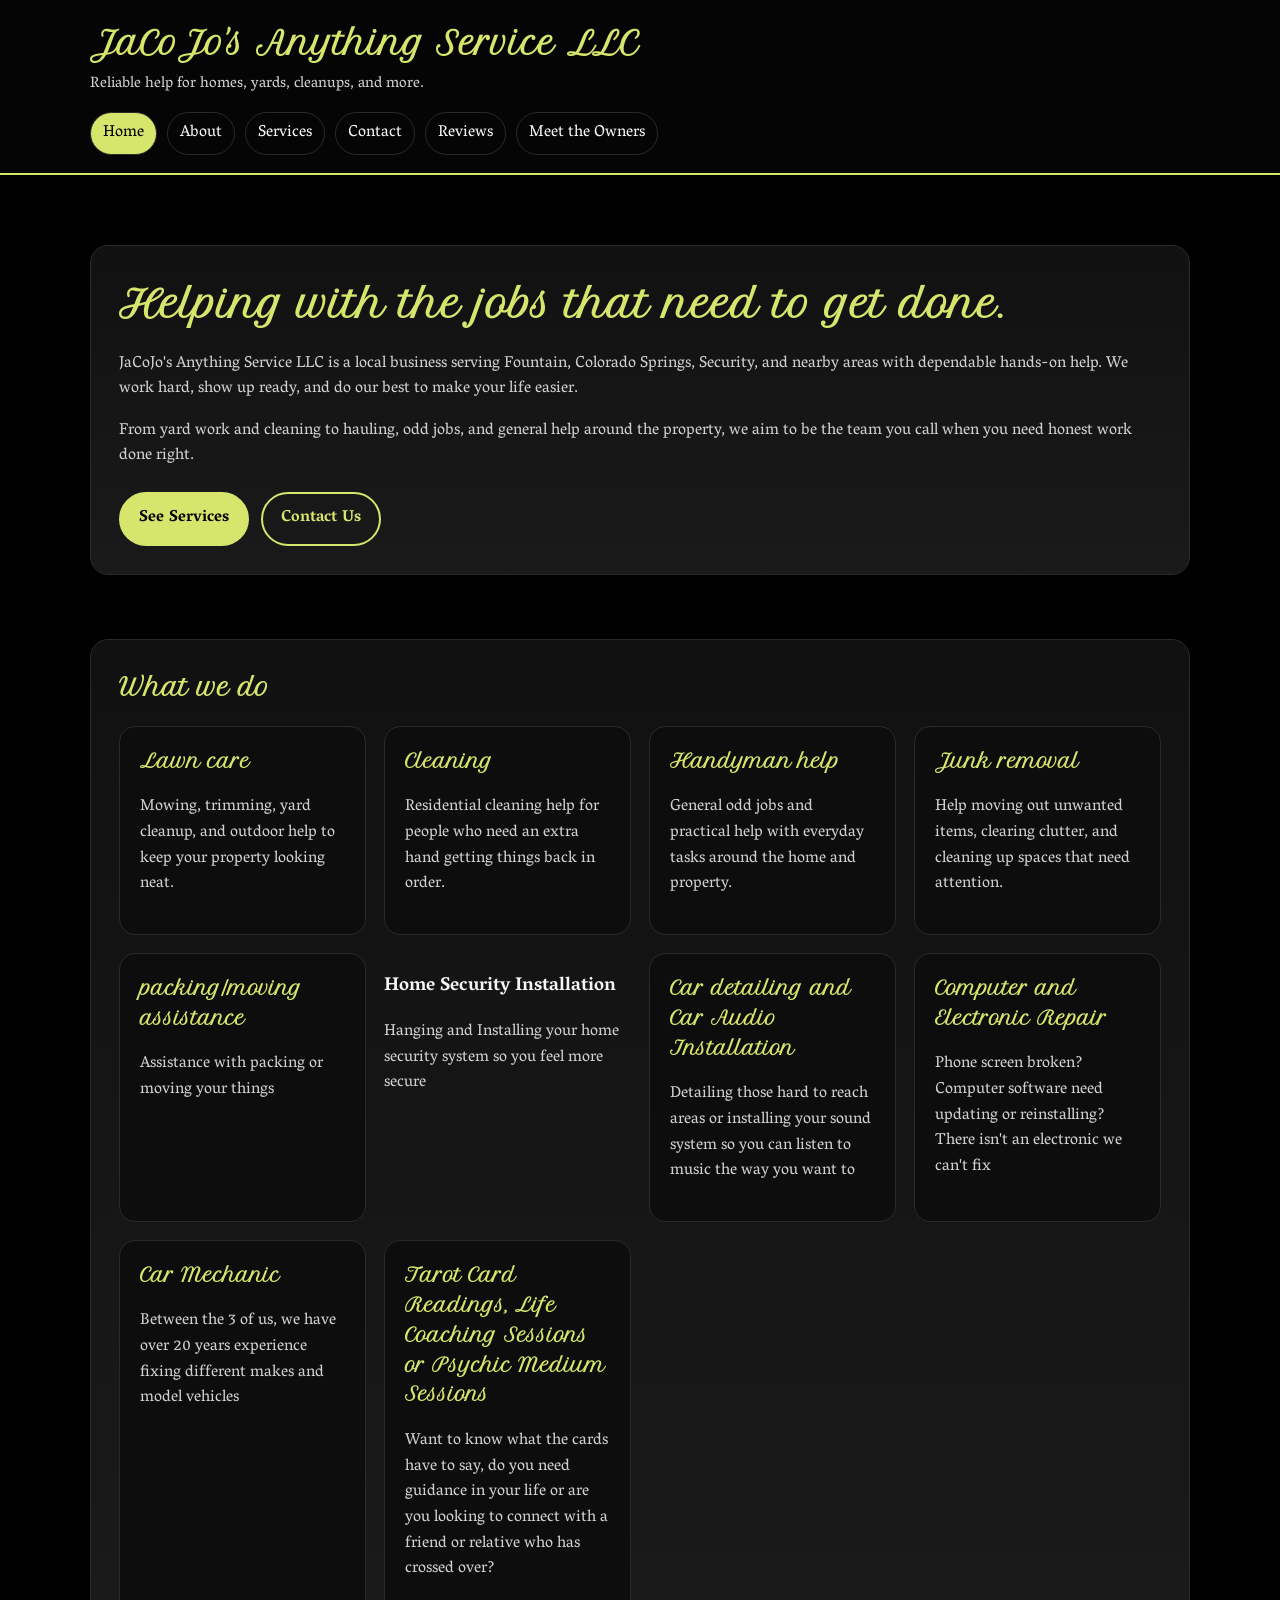
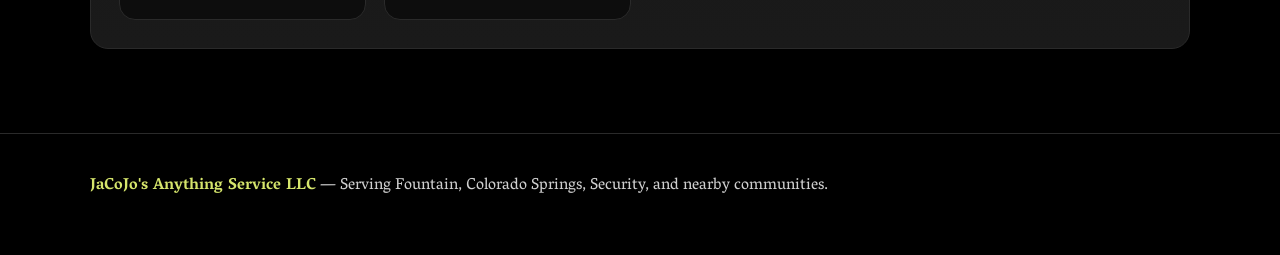
==== index.html @ 91271ec2 "Update index.html" ====
<!DOCTYPE html>
<html lang="en">
<head>
  <meta charset="UTF-8">
  <meta name="viewport" content="width=device-width, initial-scale=1.0">
  <title>Home | JaCoJo's Anything Service LLC</title>
  <meta name="description" content="JaCoJo's Anything Service LLC helps with lawn care, cleaning, handyman work, junk removal, and more in Fountain and nearby Colorado areas.">
  <link rel="stylesheet" href="style.css">
</head>
<body>
  <header>
    <div class="container topbar">
      <div class="brand">
        <h1>JaCoJo's Anything Service LLC</h1>
        <p>Reliable help for homes, yards, cleanups, and more.</p>
      </div>
      <nav>
        <a href="index.html" class="active">Home</a>
        <a href="about.html">About</a>
        <a href="services.html">Services</a>
        <a href="contact.html">Contact</a>
        <a href="reviews.html">Reviews</a>
        <a href="owners.html">Meet the Owners</a>
      </nav>
    </div>
  </header>

  <main class="container">
    <section class="hero">
      <div class="hero-box">
        <h2>Helping with the jobs that need to get done.</h2>
        <p>JaCoJo's Anything Service LLC is a local business serving Fountain, Colorado Springs, Security, and nearby areas with dependable hands-on help. We work hard, show up ready, and do our best to make your life easier.</p>
        <p>From yard work and cleaning to hauling, odd jobs, and general help around the property, we aim to be the team you call when you need honest work done right.</p>
        <div class="button-row">
          <a class="button primary" href="services.html">See Services</a>
          <a class="button secondary" href="contact.html">Contact Us</a>
        </div>
      </div>
    </section>

    <section>
      <div class="section-box">
        <h2>What we do</h2>
        <div class="grid">
          <div class="card">
            <h3>Lawn care</h3>
            <p>Mowing, trimming, yard cleanup, and outdoor help to keep your property looking neat.</p>
          </div>
          <div class="card">
            <h3>Cleaning</h3>
            <p>Residential cleaning help for people who need an extra hand getting things back in order.</p>
          </div>
          <div class="card">
            <h3>Handyman help</h3>
            <p>General odd jobs and practical help with everyday tasks around the home and property.</p>
          </div>
          <div class="card">
            <h3>Junk removal</h3>
            <p>Help moving out unwanted items, clearing clutter, and cleaning up spaces that need attention.</p>
          </div>
          <div class="card">
            <h3> packing/moving assistance</h3>
            <p>Assistance with packing or moving your things</p>
          </div>
          <div class"card">
            <h3>Home Security Installation</h3>
            <p>Hanging and Installing your home security system so you feel more secure</p>
          </div>
          <div class="card">
            <h3>Car detailing and Car Audio Installation</h3>
            <p>Detailing those hard to reach areas or installing your sound system so you can listen to music the way you want to</p>
          </div>
          <div class="card">
            <h3>Computer and Electronic Repair</h3>
            <p>Phone screen broken? Computer software need updating or reinstalling? There isn't an electronic we can't fix</p>
          </div>
          <div class="card">
            <h3>Car Mechanic</h3>
            <p>Between the 3 of us, we have over 20 years experience fixing different makes and model vehicles</p>
          </div>
          <div class="card">
            <h3>Tarot Card Readings, Life Coaching Sessions or Psychic Medium Sessions</h3>
            <p>Want to know what the cards have to say, do you need guidance in your life or are you looking to connect with a friend or relative who has crossed over?</p>
          </div>
            
        
      </div>
    </section>


  </main>

  <footer>
    <div class="container">
      <p><span class="highlight">JaCoJo's Anything Service LLC</span> — Serving Fountain, Colorado Springs, Security, and nearby communities.</p>
    </div>
  </footer>
</body>
</html>
---- style.css ----
@import url('https://fonts.googleapis.com/css2?family=Petit+Formal+Script&family=Vesper+Libre:wght@400;500;700&display=swap');

:root {
  --bg: #000000;
  --surface: #111111;
  --surface-2: #1a1a1a;
  --text: #f5f5f5;
  --muted: #cfcfcf;
  --accent: #d6e66c;
  --border: #2a2a2a;
}

* {
  box-sizing: border-box;
}

body {
  margin: 0;
  font-family: 'Vesper Libre', serif;
  background: var(--bg);
  color: var(--text);
  line-height: 1.6;
}

a {
  color: var(--accent);
  text-decoration: none;
}

a:hover {
  text-decoration: underline;
}

header {
  background: #050505;
  border-bottom: 2px solid var(--accent);
  position: sticky;
  top: 0;
}

.container {
  width: min(1100px, 92%);
  margin: 0 auto;
}

.topbar {
  display: flex;
  flex-wrap: wrap;
  align-items: center;
  justify-content: space-between;
  gap: 14px;
  padding: 18px 0;
}

.brand h1,
.hero h2,
section h2,
.card h3,
.review-card h3,
.owner-card h3 {
  font-family: 'Petit Formal Script', cursive;
  color: var(--accent);
  margin-top: 0;
}

.brand h1 {
  font-size: 2rem;
  margin-bottom: 4px;
}

.brand p {
  margin: 0;
  color: var(--muted);
  font-size: 0.95rem;
}

nav {
  display: flex;
  flex-wrap: wrap;
  gap: 10px;
}

nav a {
  color: var(--text);
  padding: 8px 12px;
  border: 1px solid var(--border);
  border-radius: 999px;
}

nav a:hover,
nav a.active {
  background: var(--accent);
  color: #000;
  text-decoration: none;
}

.hero {
  padding: 70px 0 40px;
}

.hero-box,
.section-box {
  background: linear-gradient(180deg, var(--surface), var(--surface-2));
  border: 1px solid var(--border);
  border-radius: 18px;
  padding: 28px;
}

.hero h2 {
  font-size: 2.4rem;
  margin-bottom: 14px;
}

.hero p,
section p,
li {
  color: var(--muted);
}

.button-row {
  display: flex;
  flex-wrap: wrap;
  gap: 12px;
  margin-top: 22px;
}

.button {
  display: inline-block;
  padding: 12px 18px;
  border-radius: 999px;
  font-weight: 700;
  border: 2px solid var(--accent);
}

.button.primary {
  background: var(--accent);
  color: #000;
}

.button.secondary {
  color: var(--accent);
}

main {
  padding-bottom: 60px;
}

section {
  padding: 24px 0;
}

.grid {
  display: grid;
  grid-template-columns: repeat(auto-fit, minmax(220px, 1fr));
  gap: 18px;
}

.card,
.review-card,
.owner-card {
  background: #0d0d0d;
  border: 1px solid var(--border);
  border-radius: 16px;
  padding: 20px;
}

ul.clean {
  padding-left: 20px;
}

footer {
  border-top: 1px solid var(--border);
  padding: 24px 0 40px;
  color: var(--muted);
}

.highlight {
  color: var(--accent);
  font-weight: 700;
}

@media (max-width: 700px) {
  .brand h1 {
    font-size: 1.6rem;
  }

  .hero h2 {
    font-size: 1.9rem;
  }

  nav {
    width: 100%;
  }
}
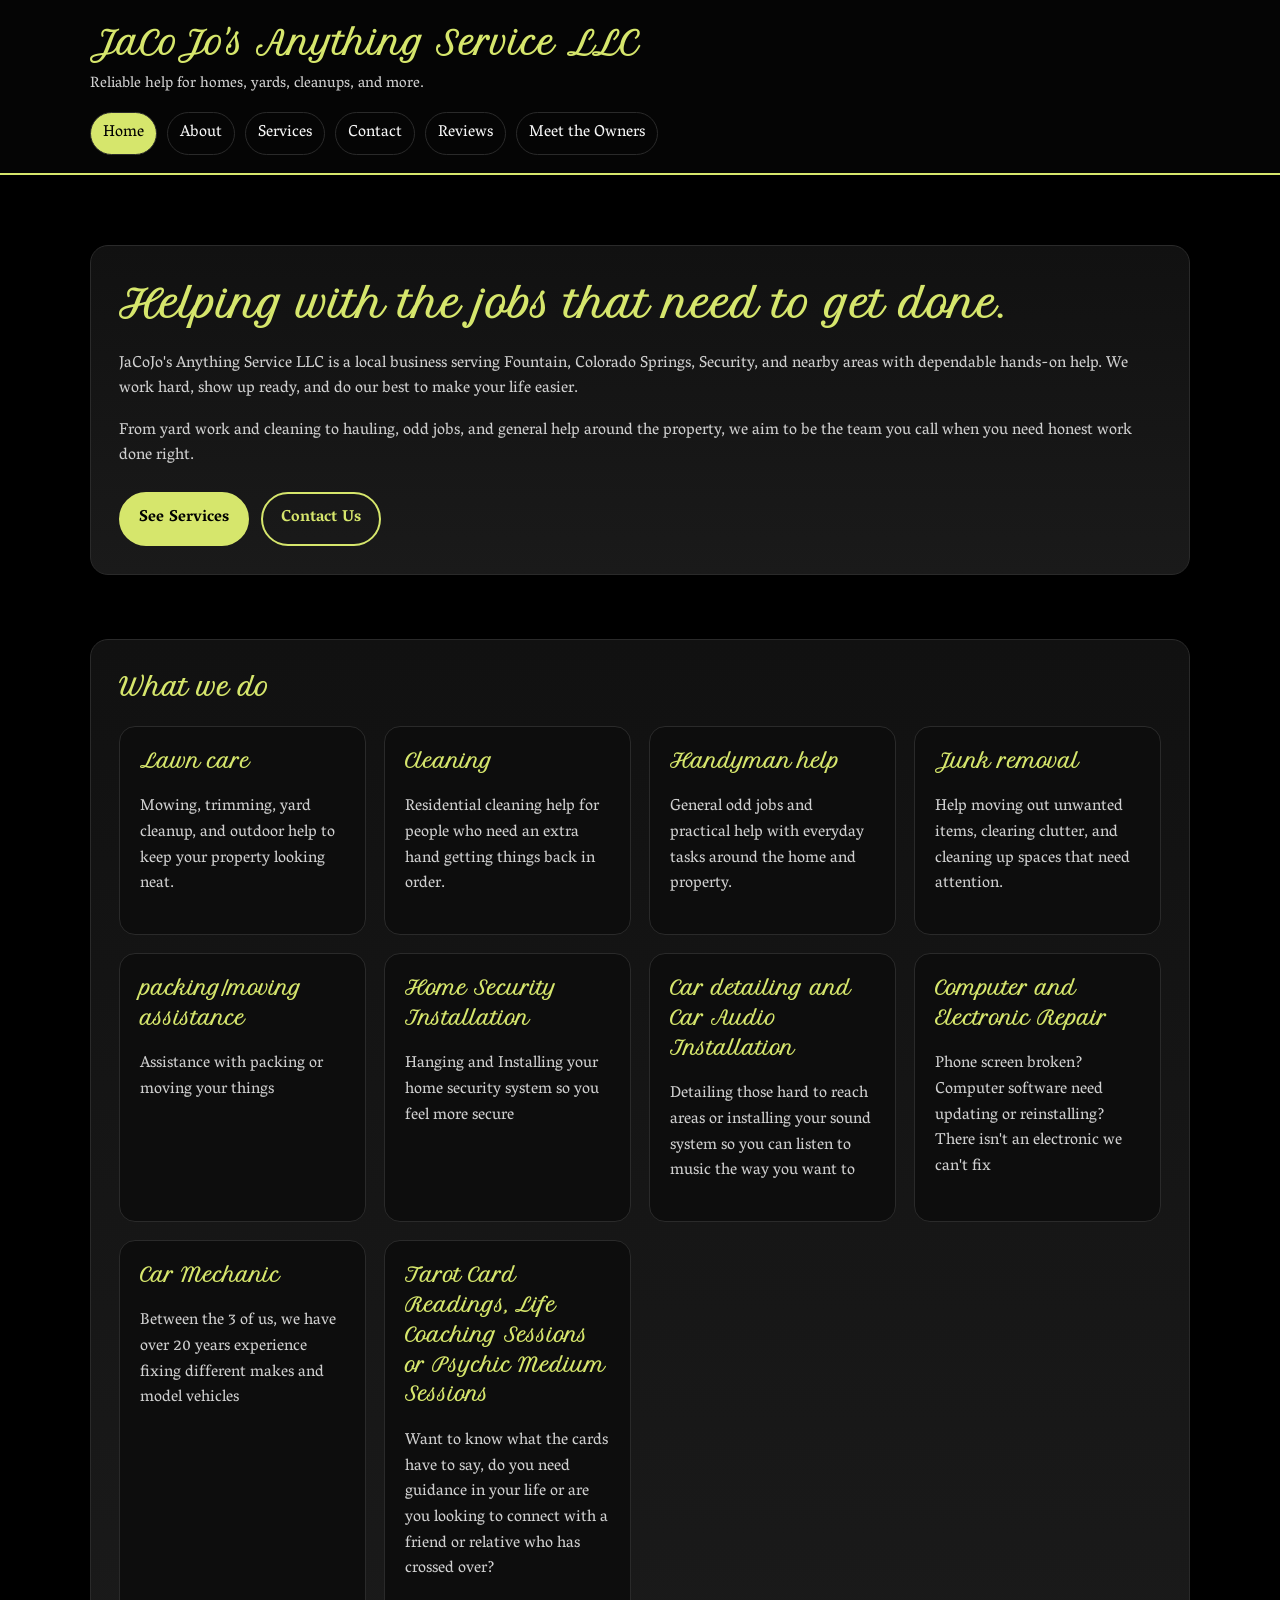
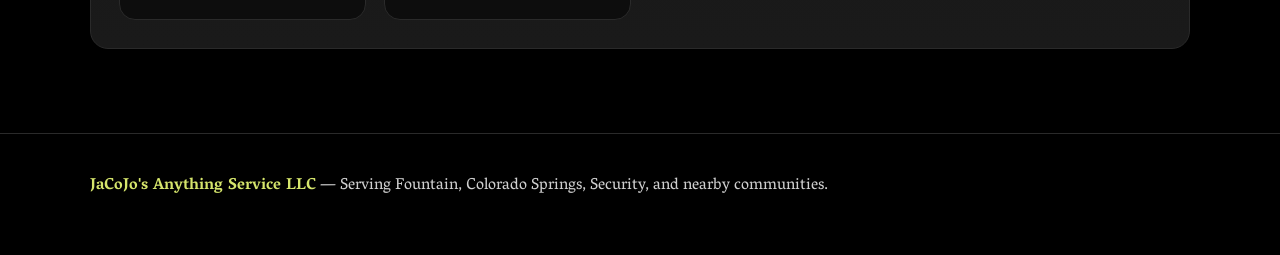
==== commit 8e7a5304: "Update index.html" ====
--- a/index.html
+++ b/index.html
@@ -62,7 +62,7 @@
             <h3> packing/moving assistance</h3>
             <p>Assistance with packing or moving your things</p>
           </div>
-          <div class"card">
+          <div class="card">
             <h3>Home Security Installation</h3>
             <p>Hanging and Installing your home security system so you feel more secure</p>
           </div>
--- a/style.css
+++ b/style.css
@@ -192,3 +192,12 @@
     width: 100%;
   }
 }
+.owner-card img {
+  width: 100%;
+  max-width: 260px;
+  height: auto;
+  display: block;
+  margin: 0 auto 15px;
+  border-radius: 14px;
+  border: 2px solid var(--accent);
+}
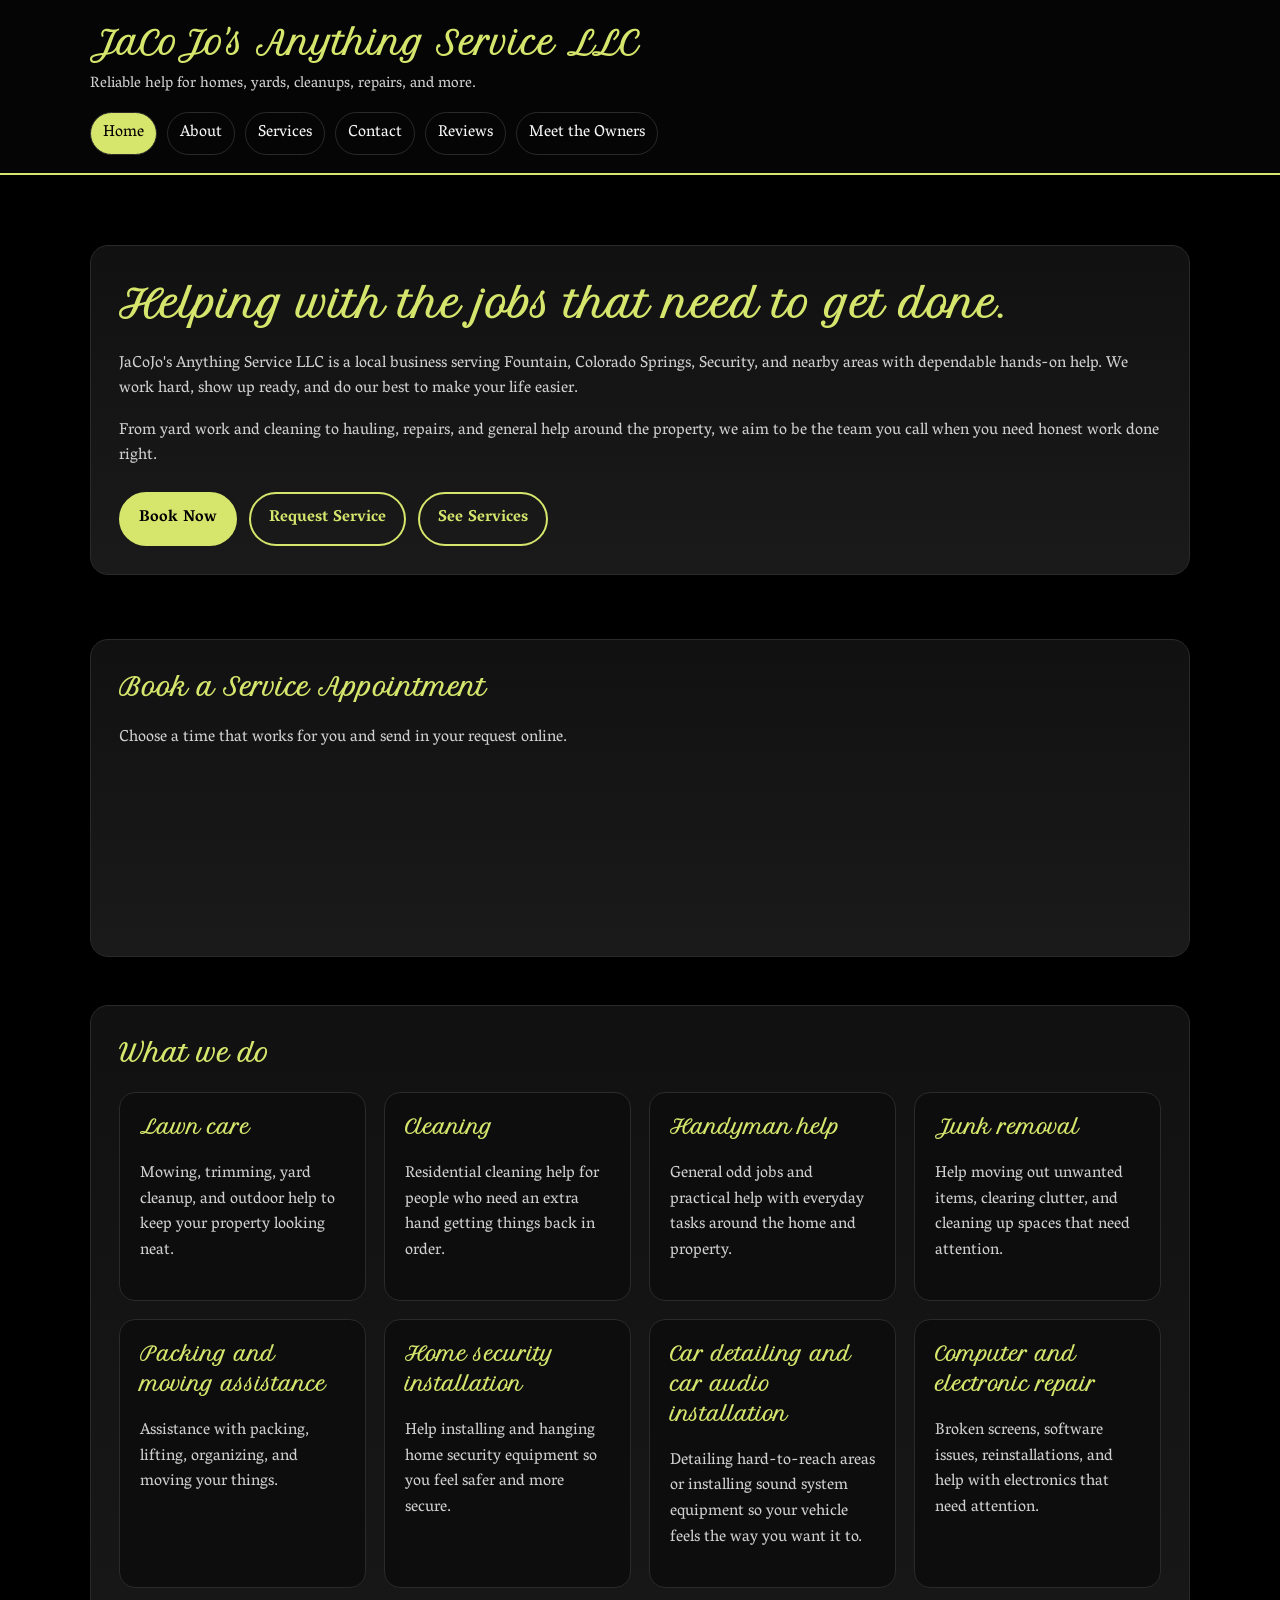
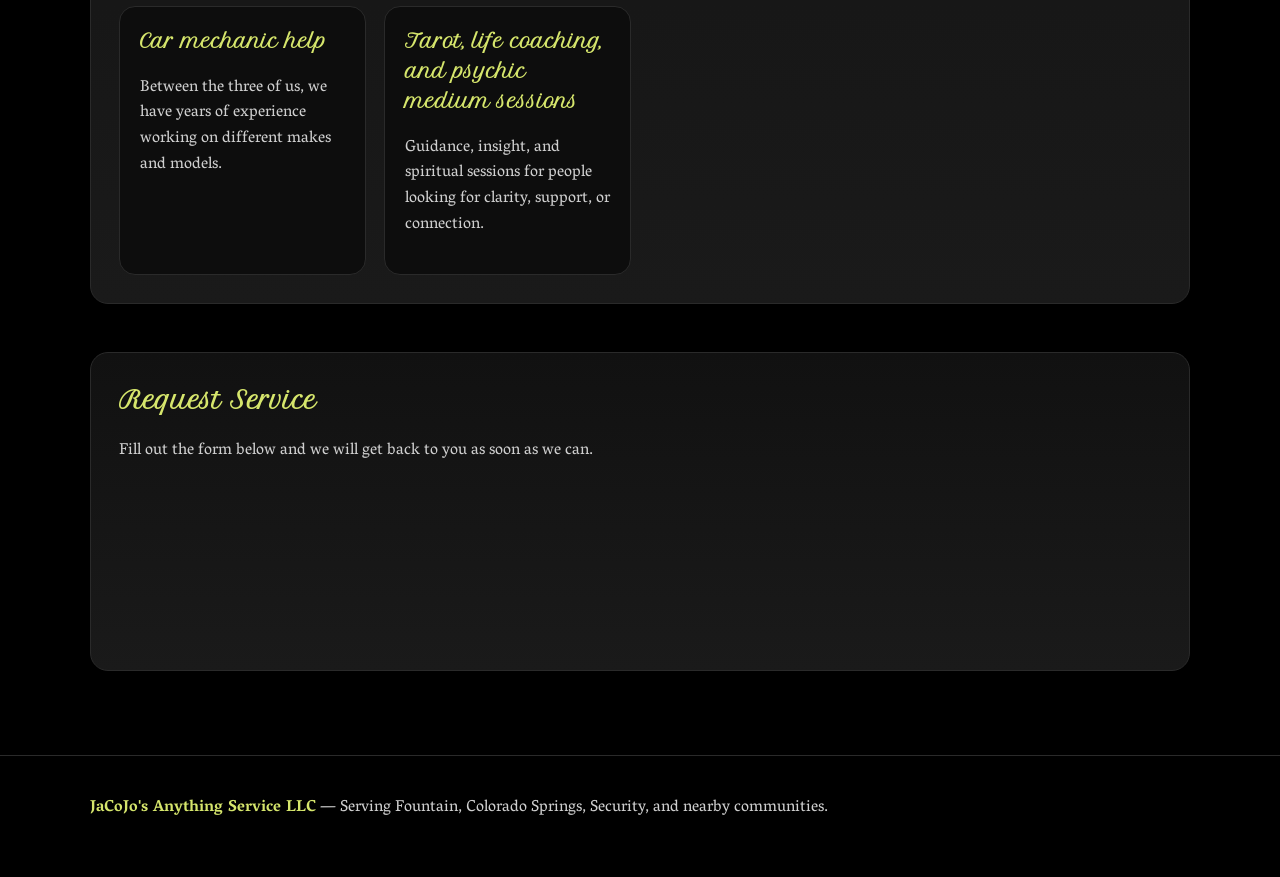
==== commit 30d5a855: "Update index.html" ====
--- a/index.html
+++ b/index.html
@@ -4,7 +4,7 @@
   <meta charset="UTF-8">
   <meta name="viewport" content="width=device-width, initial-scale=1.0">
   <title>Home | JaCoJo's Anything Service LLC</title>
-  <meta name="description" content="JaCoJo's Anything Service LLC helps with lawn care, cleaning, handyman work, junk removal, and more in Fountain and nearby Colorado areas.">
+  <meta name="description" content="JaCoJo's Anything Service LLC helps with lawn care, cleaning, handyman work, junk removal, moving help, home security installation, car detailing, electronics repair, and more in Fountain and nearby Colorado areas.">
   <link rel="stylesheet" href="style.css">
 </head>
 <body>
@@ -12,7 +12,7 @@
     <div class="container topbar">
       <div class="brand">
         <h1>JaCoJo's Anything Service LLC</h1>
-        <p>Reliable help for homes, yards, cleanups, and more.</p>
+        <p>Reliable help for homes, yards, cleanups, repairs, and more.</p>
       </div>
       <nav>
         <a href="index.html" class="active">Home</a>
@@ -30,11 +30,23 @@
       <div class="hero-box">
         <h2>Helping with the jobs that need to get done.</h2>
         <p>JaCoJo's Anything Service LLC is a local business serving Fountain, Colorado Springs, Security, and nearby areas with dependable hands-on help. We work hard, show up ready, and do our best to make your life easier.</p>
-        <p>From yard work and cleaning to hauling, odd jobs, and general help around the property, we aim to be the team you call when you need honest work done right.</p>
+        <p>From yard work and cleaning to hauling, repairs, and general help around the property, we aim to be the team you call when you need honest work done right.</p>
         <div class="button-row">
-          <a class="button primary" href="services.html">See Services</a>
-          <a class="button secondary" href="contact.html">Contact Us</a>
+          <a class="button primary" href="#book-now">Book Now</a>
+          <a class="button secondary" href="#request-service">Request Service</a>
+          <a class="button secondary" href="services.html">See Services</a>
         </div>
+      </div>
+    </section>
+
+    <section id="book-now">
+      <div class="section-box">
+        <h2>Book a Service Appointment</h2>
+        <p>Choose a time that works for you and send in your request online.</p>
+
+        <iframe src="https://api.leadconnectorhq.com/widget/booking/NnMQ9KxinJijgDuGgQio" style="width: 100%; border: none; overflow: hidden;" scrolling="no" id="NnMQ9KxinJijgDuGgQio_1783000080747"></iframe>
+        <br>
+        <script src="https://link.msgsndr.com/js/form_embed.js" type="text/javascript"></script>
       </div>
     </section>
 
@@ -59,35 +71,58 @@
             <p>Help moving out unwanted items, clearing clutter, and cleaning up spaces that need attention.</p>
           </div>
           <div class="card">
-            <h3> packing/moving assistance</h3>
-            <p>Assistance with packing or moving your things</p>
+            <h3>Packing and moving assistance</h3>
+            <p>Assistance with packing, lifting, organizing, and moving your things.</p>
           </div>
           <div class="card">
-            <h3>Home Security Installation</h3>
-            <p>Hanging and Installing your home security system so you feel more secure</p>
+            <h3>Home security installation</h3>
+            <p>Help installing and hanging home security equipment so you feel safer and more secure.</p>
           </div>
           <div class="card">
-            <h3>Car detailing and Car Audio Installation</h3>
-            <p>Detailing those hard to reach areas or installing your sound system so you can listen to music the way you want to</p>
+            <h3>Car detailing and car audio installation</h3>
+            <p>Detailing hard-to-reach areas or installing sound system equipment so your vehicle feels the way you want it to.</p>
           </div>
           <div class="card">
-            <h3>Computer and Electronic Repair</h3>
-            <p>Phone screen broken? Computer software need updating or reinstalling? There isn't an electronic we can't fix</p>
+            <h3>Computer and electronic repair</h3>
+            <p>Broken screens, software issues, reinstallations, and help with electronics that need attention.</p>
           </div>
           <div class="card">
-            <h3>Car Mechanic</h3>
-            <p>Between the 3 of us, we have over 20 years experience fixing different makes and model vehicles</p>
+            <h3>Car mechanic help</h3>
+            <p>Between the three of us, we have years of experience working on different makes and models.</p>
           </div>
           <div class="card">
-            <h3>Tarot Card Readings, Life Coaching Sessions or Psychic Medium Sessions</h3>
-            <p>Want to know what the cards have to say, do you need guidance in your life or are you looking to connect with a friend or relative who has crossed over?</p>
+            <h3>Tarot, life coaching, and psychic medium sessions</h3>
+            <p>Guidance, insight, and spiritual sessions for people looking for clarity, support, or connection.</p>
           </div>
-            
-        
+        </div>
       </div>
     </section>
 
+    <section id="request-service">
+      <div class="section-box">
+        <h2>Request Service</h2>
+        <p>Fill out the form below and we will get back to you as soon as we can.</p>
 
+        <iframe
+          src="https://api.leadconnectorhq.com/widget/form/4KsDjvtfDn3KAdAK8Yoh"
+          style="width:100%;height:100%;border:none;border-radius:4px"
+          id="inline-4KsDjvtfDn3KAdAK8Yoh"
+          data-layout="{'id':'INLINE'}"
+          data-trigger-type="alwaysShow"
+          data-trigger-value=""
+          data-activation-type="alwaysActivated"
+          data-activation-value=""
+          data-deactivation-type="neverDeactivate"
+          data-deactivation-value=""
+          data-form-name="Contact Us"
+          data-height="822"
+          data-layout-iframe-id="inline-4KsDjvtfDn3KAdAK8Yoh"
+          data-form-id="4KsDjvtfDn3KAdAK8Yoh"
+          title="Contact Us">
+        </iframe>
+        <script src="https://link.msgsndr.com/js/form_embed.js"></script>
+      </div>
+    </section>
   </main>
 
   <footer>
@@ -95,5 +130,9 @@
       <p><span class="highlight">JaCoJo's Anything Service LLC</span> — Serving Fountain, Colorado Springs, Security, and nearby communities.</p>
     </div>
   </footer>
+
+  <script src="https://widgets.leadconnectorhq.com/loader.js"
+    data-resources-url="https://widgets.leadconnectorhq.com/chat-widget/loader.js"
+    data-widget-id="6a44f9946e972e21b6ac5c0b"></script>
 </body>
 </html>
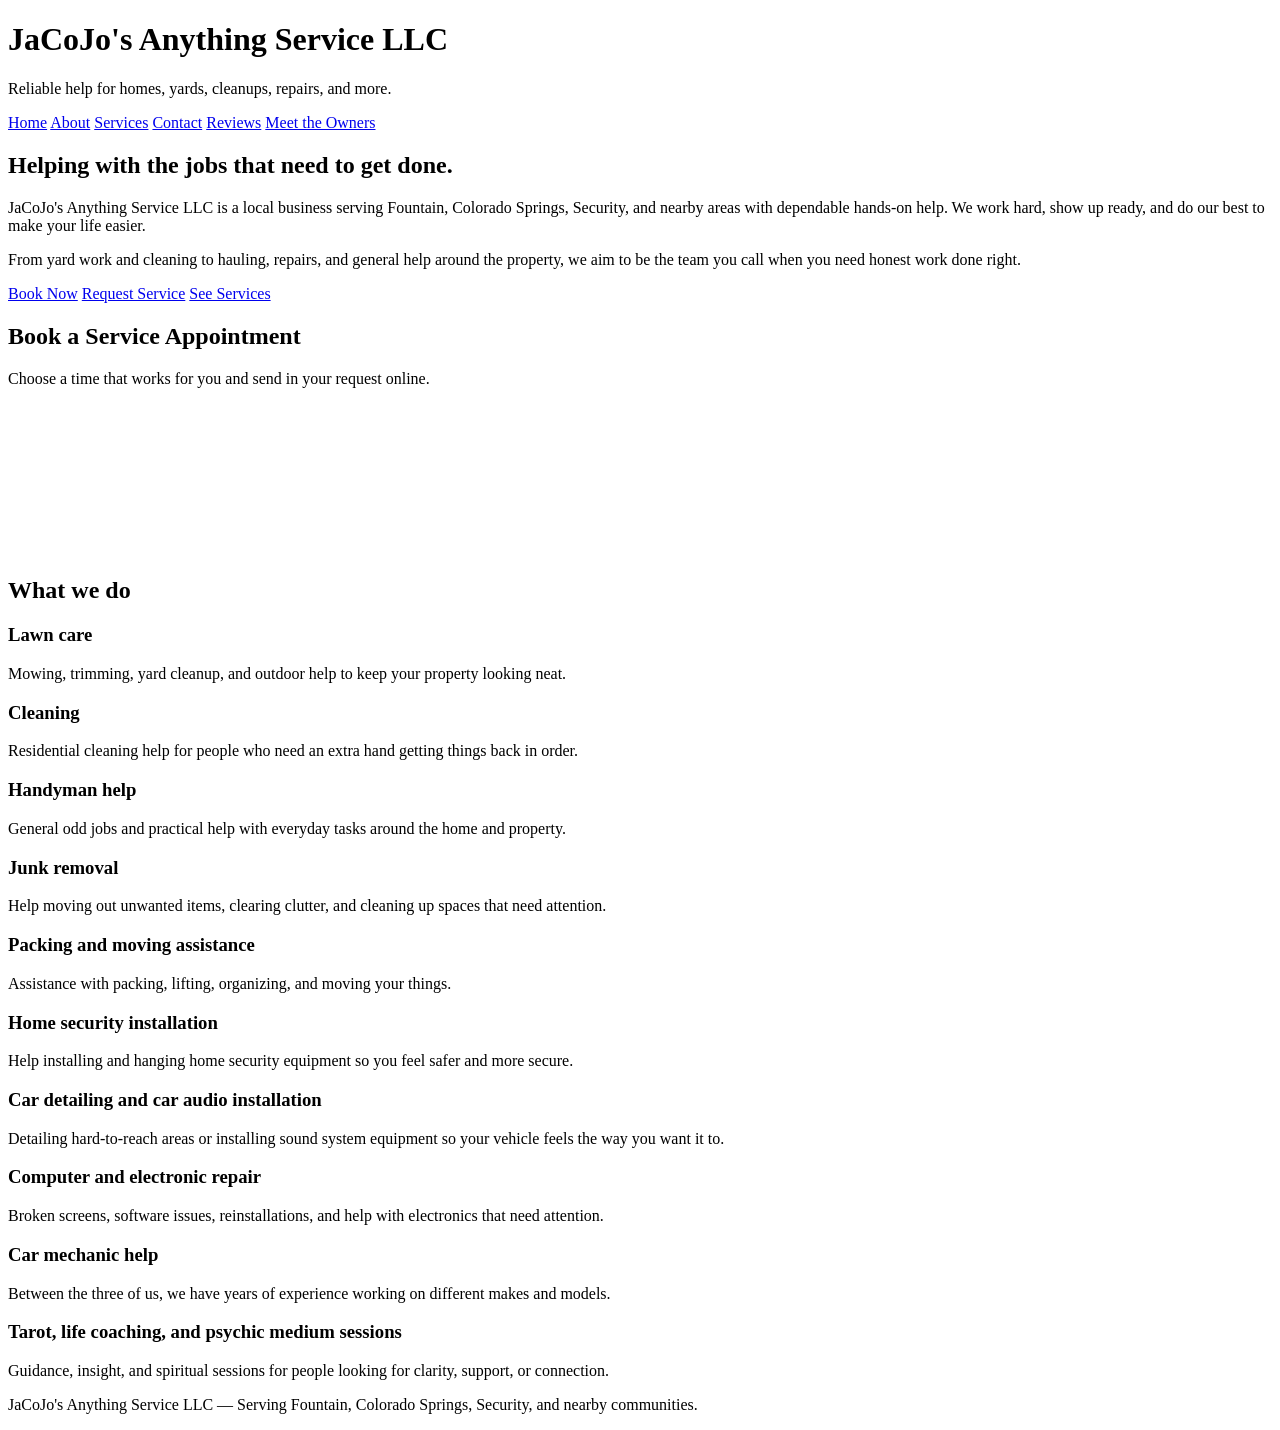
==== commit 6ace25ba: "Create index.html" ====
--- a/index.html
+++ b/index.html
@@ -33,7 +33,7 @@
         <p>From yard work and cleaning to hauling, repairs, and general help around the property, we aim to be the team you call when you need honest work done right.</p>
         <div class="button-row">
           <a class="button primary" href="#book-now">Book Now</a>
-          <a class="button secondary" href="#request-service">Request Service</a>
+          <a class="button secondary" href="contact.html">Request Service</a>
           <a class="button secondary" href="services.html">See Services</a>
         </div>
       </div>
@@ -44,7 +44,12 @@
         <h2>Book a Service Appointment</h2>
         <p>Choose a time that works for you and send in your request online.</p>
 
-        <iframe src="https://api.leadconnectorhq.com/widget/booking/NnMQ9KxinJijgDuGgQio" style="width: 100%; border: none; overflow: hidden;" scrolling="no" id="NnMQ9KxinJijgDuGgQio_1783000080747"></iframe>
+        <iframe
+          src="https://api.leadconnectorhq.com/widget/booking/NnMQ9KxinJijgDuGgQio"
+          style="width: 100%; border: none; overflow: hidden;"
+          scrolling="no"
+          id="NnMQ9KxinJijgDuGgQio_1783000080747">
+        </iframe>
         <br>
         <script src="https://link.msgsndr.com/js/form_embed.js" type="text/javascript"></script>
       </div>
@@ -97,32 +102,6 @@
         </div>
       </div>
     </section>
-
-    <section id="request-service">
-      <div class="section-box">
-        <h2>Request Service</h2>
-        <p>Fill out the form below and we will get back to you as soon as we can.</p>
-
-        <iframe
-          src="https://api.leadconnectorhq.com/widget/form/4KsDjvtfDn3KAdAK8Yoh"
-          style="width:100%;height:100%;border:none;border-radius:4px"
-          id="inline-4KsDjvtfDn3KAdAK8Yoh"
-          data-layout="{'id':'INLINE'}"
-          data-trigger-type="alwaysShow"
-          data-trigger-value=""
-          data-activation-type="alwaysActivated"
-          data-activation-value=""
-          data-deactivation-type="neverDeactivate"
-          data-deactivation-value=""
-          data-form-name="Contact Us"
-          data-height="822"
-          data-layout-iframe-id="inline-4KsDjvtfDn3KAdAK8Yoh"
-          data-form-id="4KsDjvtfDn3KAdAK8Yoh"
-          title="Contact Us">
-        </iframe>
-        <script src="https://link.msgsndr.com/js/form_embed.js"></script>
-      </div>
-    </section>
   </main>
 
   <footer>
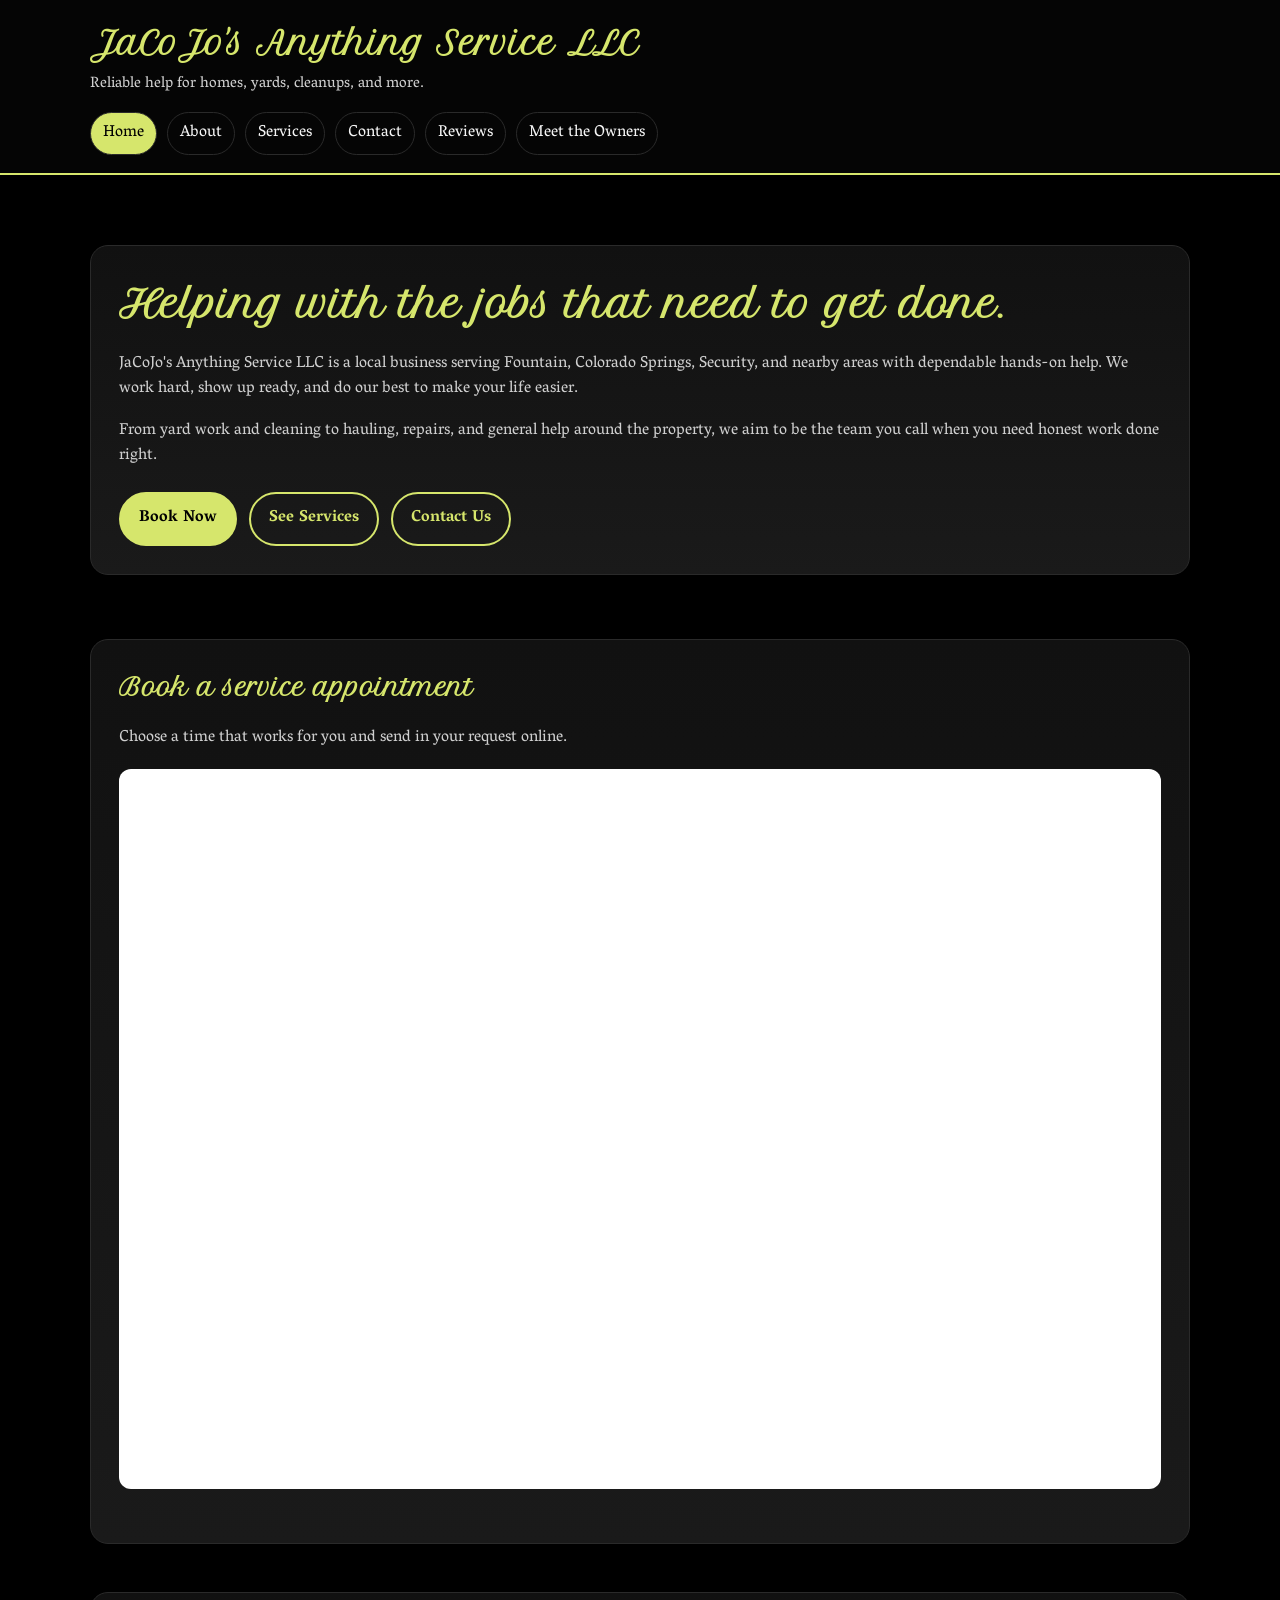
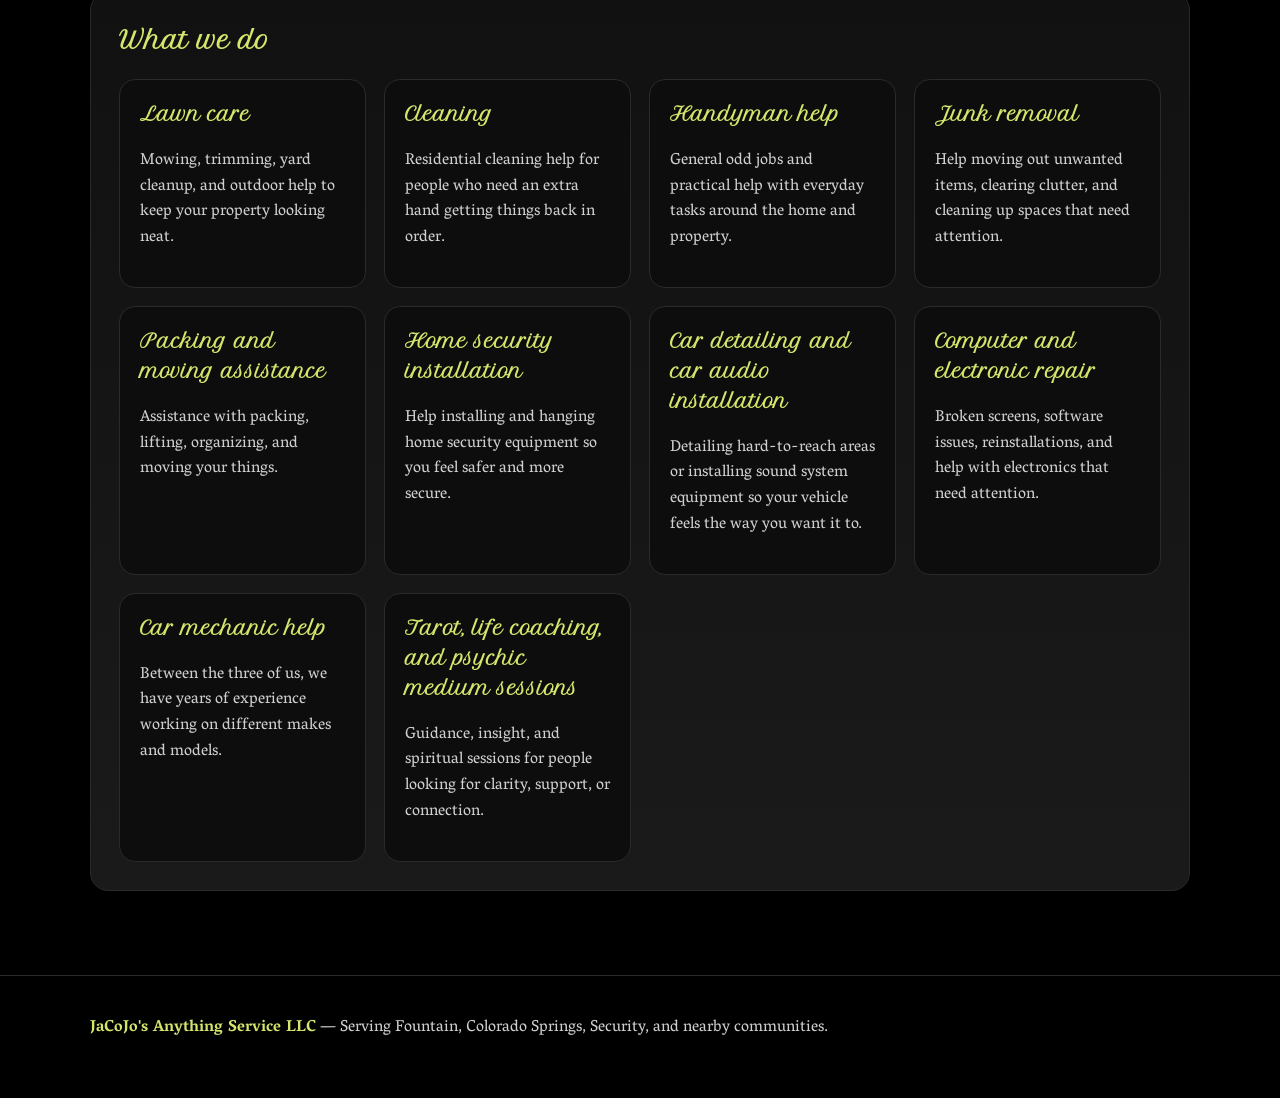
==== commit 3f5ed94a: "Update index.html" ====
--- a/index.html
+++ b/index.html
@@ -12,7 +12,7 @@
     <div class="container topbar">
       <div class="brand">
         <h1>JaCoJo's Anything Service LLC</h1>
-        <p>Reliable help for homes, yards, cleanups, repairs, and more.</p>
+        <p>Reliable help for homes, yards, cleanups, and more.</p>
       </div>
       <nav>
         <a href="index.html" class="active">Home</a>
@@ -33,15 +33,15 @@
         <p>From yard work and cleaning to hauling, repairs, and general help around the property, we aim to be the team you call when you need honest work done right.</p>
         <div class="button-row">
           <a class="button primary" href="#book-now">Book Now</a>
-          <a class="button secondary" href="contact.html">Request Service</a>
           <a class="button secondary" href="services.html">See Services</a>
+          <a class="button secondary" href="contact.html">Contact Us</a>
         </div>
       </div>
     </section>
 
     <section id="book-now">
       <div class="section-box">
-        <h2>Book a Service Appointment</h2>
+        <h2>Book a service appointment</h2>
         <p>Choose a time that works for you and send in your request online.</p>
 
         <iframe
--- a/style.css
+++ b/style.css
@@ -0,0 +1,269 @@
+@import url('https://fonts.googleapis.com/css2?family=Petit+Formal+Script&family=Vesper+Libre:wght@400;500;700&display=swap');
+
+:root {
+  --bg: #000000;
+  --surface: #111111;
+  --surface-2: #1a1a1a;
+  --text: #f5f5f5;
+  --muted: #cfcfcf;
+  --accent: #d6e66c;
+  --border: #2a2a2a;
+}
+
+* {
+  box-sizing: border-box;
+}
+
+html {
+  scroll-behavior: smooth;
+}
+
+body {
+  margin: 0;
+  font-family: 'Vesper Libre', serif;
+  background: var(--bg);
+  color: var(--text);
+  line-height: 1.6;
+}
+
+a {
+  color: var(--accent);
+  text-decoration: none;
+}
+
+a:hover {
+  text-decoration: underline;
+}
+
+header {
+  background: #050505;
+  border-bottom: 2px solid var(--accent);
+  position: sticky;
+  top: 0;
+  z-index: 1000;
+}
+
+.container {
+  width: min(1100px, 92%);
+  margin: 0 auto;
+}
+
+.topbar {
+  display: flex;
+  flex-wrap: wrap;
+  align-items: center;
+  justify-content: space-between;
+  gap: 14px;
+  padding: 18px 0;
+}
+
+.brand h1,
+.hero h2,
+section h2,
+.card h3,
+.review-card h3,
+.owner-card h3 {
+  font-family: 'Petit Formal Script', cursive;
+  color: var(--accent);
+  margin-top: 0;
+}
+
+.brand h1 {
+  font-size: 2rem;
+  margin-bottom: 4px;
+}
+
+.brand p {
+  margin: 0;
+  color: var(--muted);
+  font-size: 0.95rem;
+}
+
+nav {
+  display: flex;
+  flex-wrap: wrap;
+  gap: 10px;
+}
+
+nav a {
+  color: var(--text);
+  padding: 8px 12px;
+  border: 1px solid var(--border);
+  border-radius: 999px;
+}
+
+nav a:hover,
+nav a.active {
+  background: var(--accent);
+  color: #000;
+  text-decoration: none;
+}
+
+.hero {
+  padding: 70px 0 40px;
+}
+
+.hero-box,
+.section-box {
+  background: linear-gradient(180deg, var(--surface), var(--surface-2));
+  border: 1px solid var(--border);
+  border-radius: 18px;
+  padding: 28px;
+}
+
+.hero h2 {
+  font-size: 2.4rem;
+  margin-bottom: 14px;
+}
+
+.hero p,
+section p,
+li {
+  color: var(--muted);
+}
+
+.button-row {
+  display: flex;
+  flex-wrap: wrap;
+  gap: 12px;
+  margin-top: 22px;
+}
+
+.button {
+  display: inline-block;
+  padding: 12px 18px;
+  border-radius: 999px;
+  font-weight: 700;
+  border: 2px solid var(--accent);
+  transition: 0.2s ease;
+}
+
+.button.primary {
+  background: var(--accent);
+  color: #000;
+}
+
+.button.secondary {
+  color: var(--accent);
+}
+
+.button:hover {
+  transform: translateY(-1px);
+  text-decoration: none;
+}
+
+main {
+  padding-bottom: 60px;
+}
+
+section {
+  padding: 24px 0;
+  scroll-margin-top: 110px;
+}
+
+.grid {
+  display: grid;
+  grid-template-columns: repeat(auto-fit, minmax(220px, 1fr));
+  gap: 18px;
+}
+
+.card,
+.review-card,
+.owner-card {
+  background: #0d0d0d;
+  border: 1px solid var(--border);
+  border-radius: 16px;
+  padding: 20px;
+}
+
+ul.clean {
+  padding-left: 20px;
+}
+
+.highlight {
+  color: var(--accent);
+  font-weight: 700;
+}
+
+footer {
+  border-top: 1px solid var(--border);
+  padding: 24px 0 40px;
+  color: var(--muted);
+}
+
+.owner-card img {
+  width: 100%;
+  max-width: 260px;
+  height: auto;
+  display: block;
+  margin: 0 auto 15px;
+  border-radius: 14px;
+  border: 2px solid var(--accent);
+}
+
+/* GHL embeds */
+iframe {
+  display: block;
+  width: 100%;
+  max-width: 100%;
+}
+
+.section-box iframe {
+  margin-top: 18px;
+  background: #fff;
+  border-radius: 12px;
+}
+
+#book-now iframe {
+  min-height: 720px;
+}
+
+#request-service iframe {
+  min-height: 860px;
+}
+
+/* Mobile */
+@media (max-width: 700px) {
+  .brand h1 {
+    font-size: 1.6rem;
+  }
+
+  .hero h2 {
+    font-size: 1.9rem;
+  }
+
+  .topbar {
+    align-items: flex-start;
+  }
+
+  nav {
+    width: 100%;
+  }
+
+  nav a {
+    flex: 1 1 auto;
+    text-align: center;
+  }
+
+  .hero-box,
+  .section-box {
+    padding: 20px;
+  }
+
+  .button-row {
+    flex-direction: column;
+  }
+
+  .button {
+    width: 100%;
+    text-align: center;
+  }
+
+  #book-now iframe {
+    min-height: 760px;
+  }
+
+  #request-service iframe {
+    min-height: 920px;
+  }
+  }
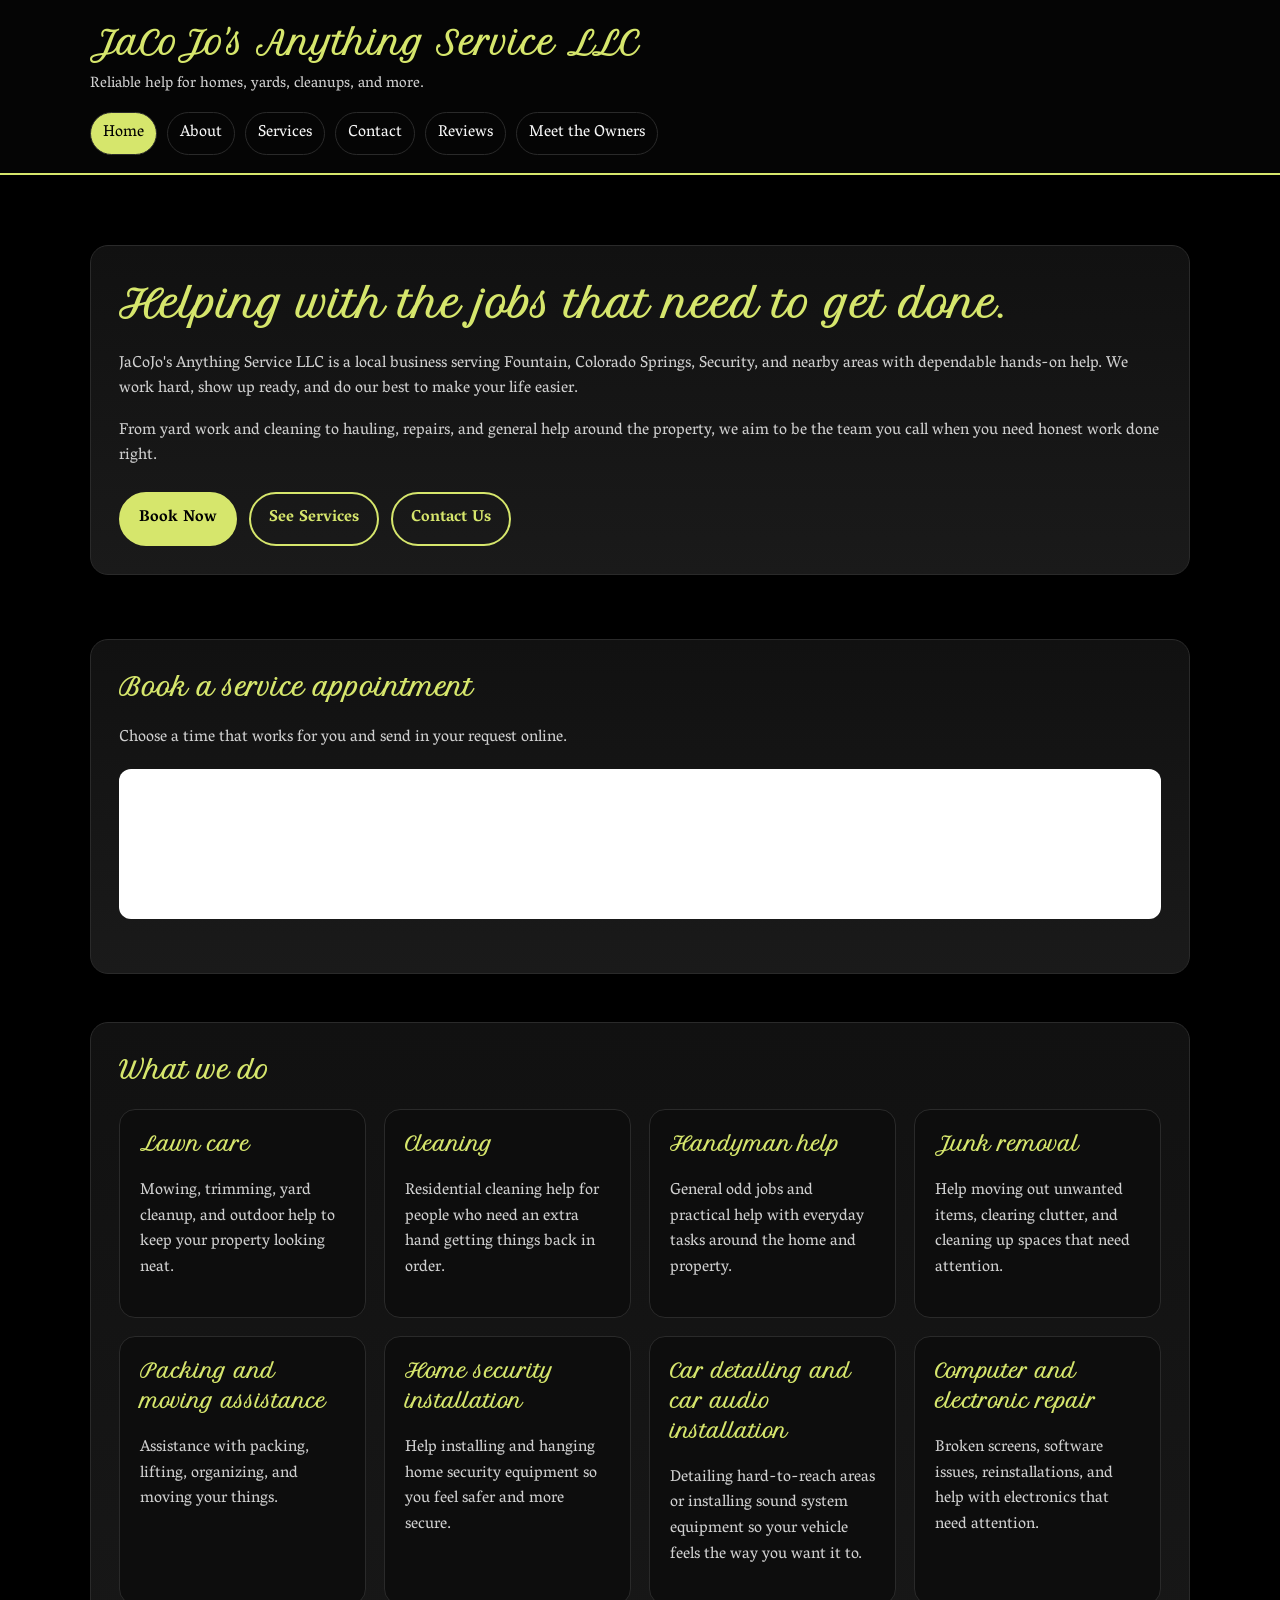
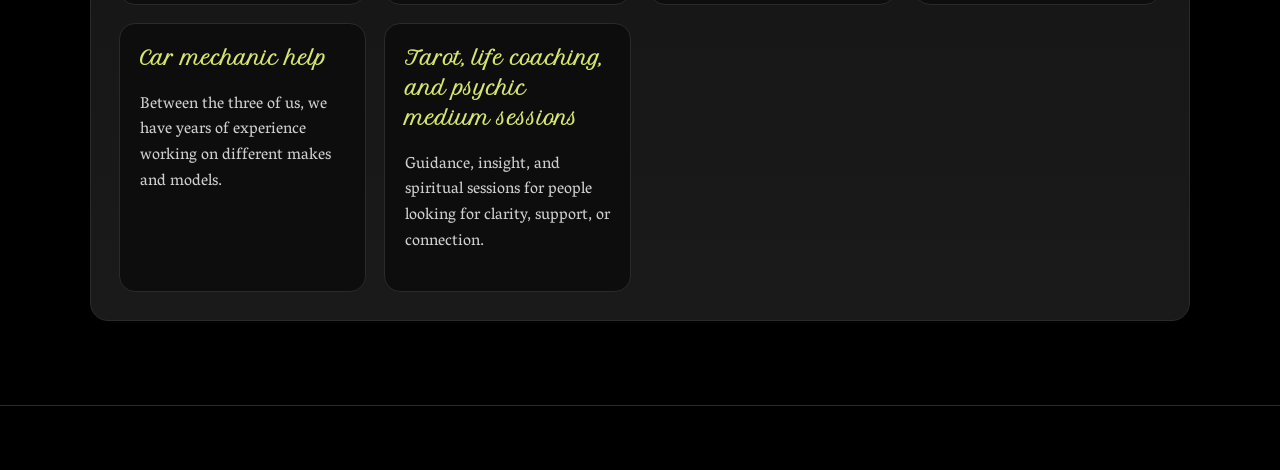
==== commit 7571d9de: "Update index.html" ====
--- a/index.html
+++ b/index.html
@@ -105,13 +105,4 @@
   </main>
 
   <footer>
-    <div class="container">
-      <p><span class="highlight">JaCoJo's Anything Service LLC</span> — Serving Fountain, Colorado Springs, Security, and nearby communities.</p>
-    </div>
-  </footer>
-
-  <script src="https://widgets.leadconnectorhq.com/loader.js"
-    data-resources-url="https://widgets.leadconnectorhq.com/chat-widget/loader.js"
-    data-widget-id="6a44f9946e972e21b6ac5c0b"></script>
-</body>
-</html>
+    <div c
--- a/style.css
+++ b/style.css
@@ -135,7 +135,6 @@
   border-radius: 999px;
   font-weight: 700;
   border: 2px solid var(--accent);
-  transition: 0.2s ease;
 }
 
 .button.primary {
@@ -145,11 +144,6 @@
 
 .button.secondary {
   color: var(--accent);
-}
-
-.button:hover {
-  transform: translateY(-1px);
-  text-decoration: none;
 }
 
 main {
@@ -180,28 +174,17 @@
   padding-left: 20px;
 }
 
-.highlight {
-  color: var(--accent);
-  font-weight: 700;
-}
-
 footer {
   border-top: 1px solid var(--border);
   padding: 24px 0 40px;
   color: var(--muted);
 }
 
-.owner-card img {
-  width: 100%;
-  max-width: 260px;
-  height: auto;
-  display: block;
-  margin: 0 auto 15px;
-  border-radius: 14px;
-  border: 2px solid var(--accent);
-}
-
-/* GHL embeds */
+.highlight {
+  color: var(--accent);
+  font-weight: 700;
+}
+
 iframe {
   display: block;
   width: 100%;
@@ -215,55 +198,4 @@
 }
 
 #book-now iframe {
-  min-height: 720px;
-}
-
-#request-service iframe {
-  min-height: 860px;
-}
-
-/* Mobile */
-@media (max-width: 700px) {
-  .brand h1 {
-    font-size: 1.6rem;
-  }
-
-  .hero h2 {
-    font-size: 1.9rem;
-  }
-
-  .topbar {
-    align-items: flex-start;
-  }
-
-  nav {
-    width: 100%;
-  }
-
-  nav a {
-    flex: 1 1 auto;
-    text-align: center;
-  }
-
-  .hero-box,
-  .section-box {
-    padding: 20px;
-  }
-
-  .button-row {
-    flex-direction: column;
-  }
-
-  .button {
-    width: 100%;
-    text-align: center;
-  }
-
-  #book-now iframe {
-    min-height: 760px;
-  }
-
-  #request-service iframe {
-    min-height: 920px;
-  }
-  }
+  min-he
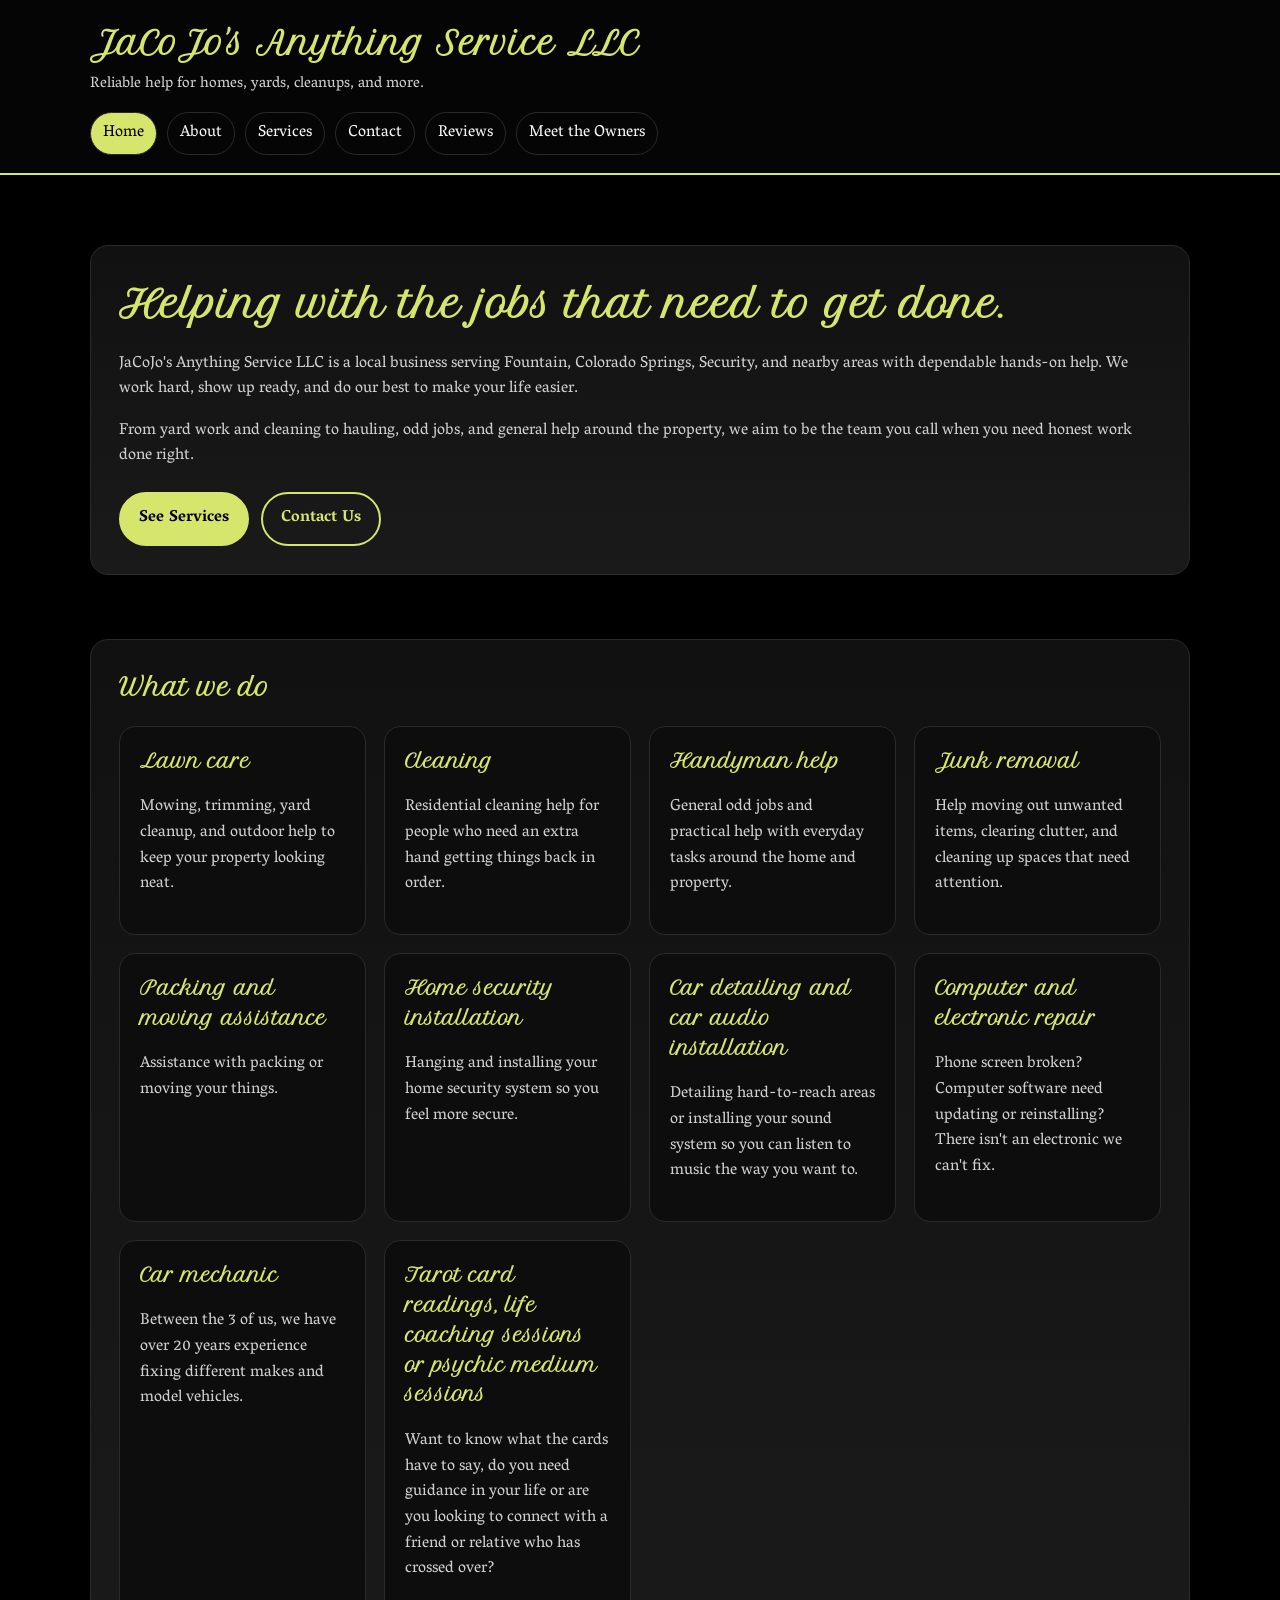
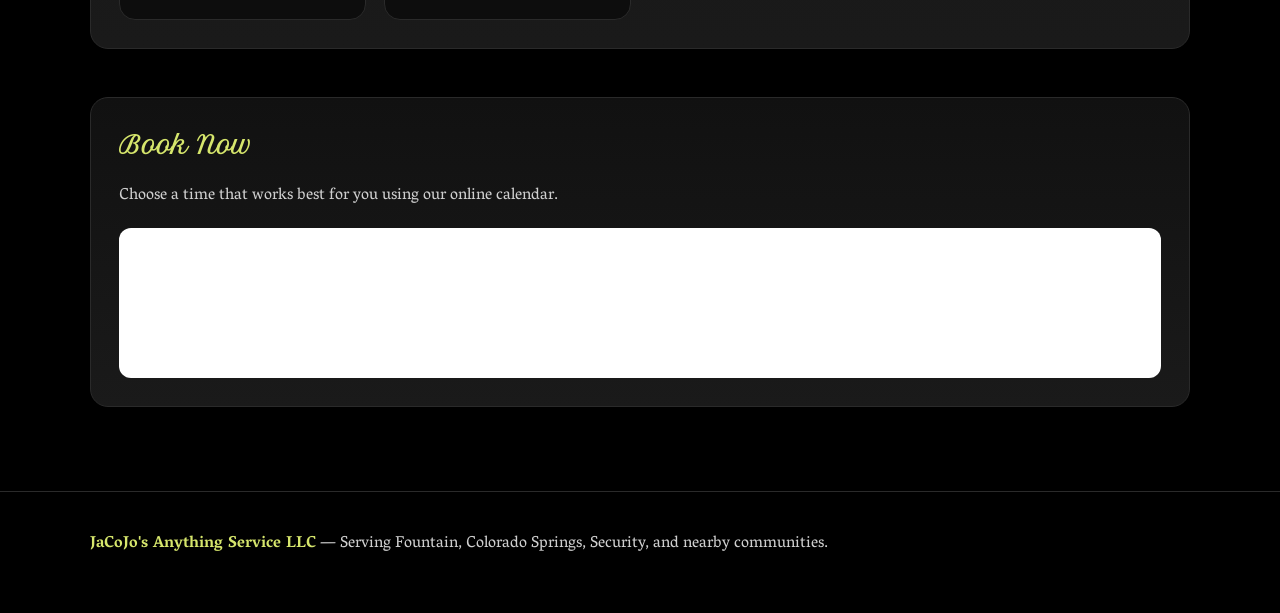
==== commit 776055f8: "Update index.html" ====
--- a/index.html
+++ b/index.html
@@ -4,7 +4,7 @@
   <meta charset="UTF-8">
   <meta name="viewport" content="width=device-width, initial-scale=1.0">
   <title>Home | JaCoJo's Anything Service LLC</title>
-  <meta name="description" content="JaCoJo's Anything Service LLC helps with lawn care, cleaning, handyman work, junk removal, moving help, home security installation, car detailing, electronics repair, and more in Fountain and nearby Colorado areas.">
+  <meta name="description" content="JaCoJo's Anything Service LLC helps with lawn care, cleaning, handyman work, junk removal, and more in Fountain and nearby Colorado areas.">
   <link rel="stylesheet" href="style.css">
 </head>
 <body>
@@ -30,28 +30,11 @@
       <div class="hero-box">
         <h2>Helping with the jobs that need to get done.</h2>
         <p>JaCoJo's Anything Service LLC is a local business serving Fountain, Colorado Springs, Security, and nearby areas with dependable hands-on help. We work hard, show up ready, and do our best to make your life easier.</p>
-        <p>From yard work and cleaning to hauling, repairs, and general help around the property, we aim to be the team you call when you need honest work done right.</p>
+        <p>From yard work and cleaning to hauling, odd jobs, and general help around the property, we aim to be the team you call when you need honest work done right.</p>
         <div class="button-row">
-          <a class="button primary" href="#book-now">Book Now</a>
-          <a class="button secondary" href="services.html">See Services</a>
+          <a class="button primary" href="services.html">See Services</a>
           <a class="button secondary" href="contact.html">Contact Us</a>
         </div>
-      </div>
-    </section>
-
-    <section id="book-now">
-      <div class="section-box">
-        <h2>Book a service appointment</h2>
-        <p>Choose a time that works for you and send in your request online.</p>
-
-        <iframe
-          src="https://api.leadconnectorhq.com/widget/booking/NnMQ9KxinJijgDuGgQio"
-          style="width: 100%; border: none; overflow: hidden;"
-          scrolling="no"
-          id="NnMQ9KxinJijgDuGgQio_1783000080747">
-        </iframe>
-        <br>
-        <script src="https://link.msgsndr.com/js/form_embed.js" type="text/javascript"></script>
       </div>
     </section>
 
@@ -77,32 +60,48 @@
           </div>
           <div class="card">
             <h3>Packing and moving assistance</h3>
-            <p>Assistance with packing, lifting, organizing, and moving your things.</p>
+            <p>Assistance with packing or moving your things.</p>
           </div>
           <div class="card">
             <h3>Home security installation</h3>
-            <p>Help installing and hanging home security equipment so you feel safer and more secure.</p>
+            <p>Hanging and installing your home security system so you feel more secure.</p>
           </div>
           <div class="card">
             <h3>Car detailing and car audio installation</h3>
-            <p>Detailing hard-to-reach areas or installing sound system equipment so your vehicle feels the way you want it to.</p>
+            <p>Detailing hard-to-reach areas or installing your sound system so you can listen to music the way you want to.</p>
           </div>
           <div class="card">
             <h3>Computer and electronic repair</h3>
-            <p>Broken screens, software issues, reinstallations, and help with electronics that need attention.</p>
+            <p>Phone screen broken? Computer software need updating or reinstalling? There isn't an electronic we can't fix.</p>
           </div>
           <div class="card">
-            <h3>Car mechanic help</h3>
-            <p>Between the three of us, we have years of experience working on different makes and models.</p>
+            <h3>Car mechanic</h3>
+            <p>Between the 3 of us, we have over 20 years experience fixing different makes and model vehicles.</p>
           </div>
           <div class="card">
-            <h3>Tarot, life coaching, and psychic medium sessions</h3>
-            <p>Guidance, insight, and spiritual sessions for people looking for clarity, support, or connection.</p>
+            <h3>Tarot card readings, life coaching sessions or psychic medium sessions</h3>
+            <p>Want to know what the cards have to say, do you need guidance in your life or are you looking to connect with a friend or relative who has crossed over?</p>
           </div>
         </div>
+      </div>
+    </section>
+
+    <section id="book-now">
+      <div class="section-box">
+        <h2>Book Now</h2>
+        <p>Choose a time that works best for you using our online calendar.</p>
+        <iframe src="https://api.leadconnectorhq.com/widget/booking/NnMQ9KxinJijgDuGgQio" style="width: 100%; border: none; overflow: hidden;" scrolling="no" id="NnMQ9KxinJijgDuGgQio_1783000080747"></iframe>
       </div>
     </section>
   </main>
 
   <footer>
-    <div c
+    <div class="container">
+      <p><span class="highlight">JaCoJo's Anything Service LLC</span> — Serving Fountain, Colorado Springs, Security, and nearby communities.</p>
+    </div>
+  </footer>
+
+  <script src="https://link.msgsndr.com/js/form_embed.js" type="text/javascript"></script>
+  <script src="https://widgets.leadconnectorhq.com/loader.js" data-resources-url="https://widgets.leadconnectorhq.com/chat-widget/loader.js" data-widget-id="6a44f9946e972e21b6ac5c0b"></script>
+</body>
+</html>
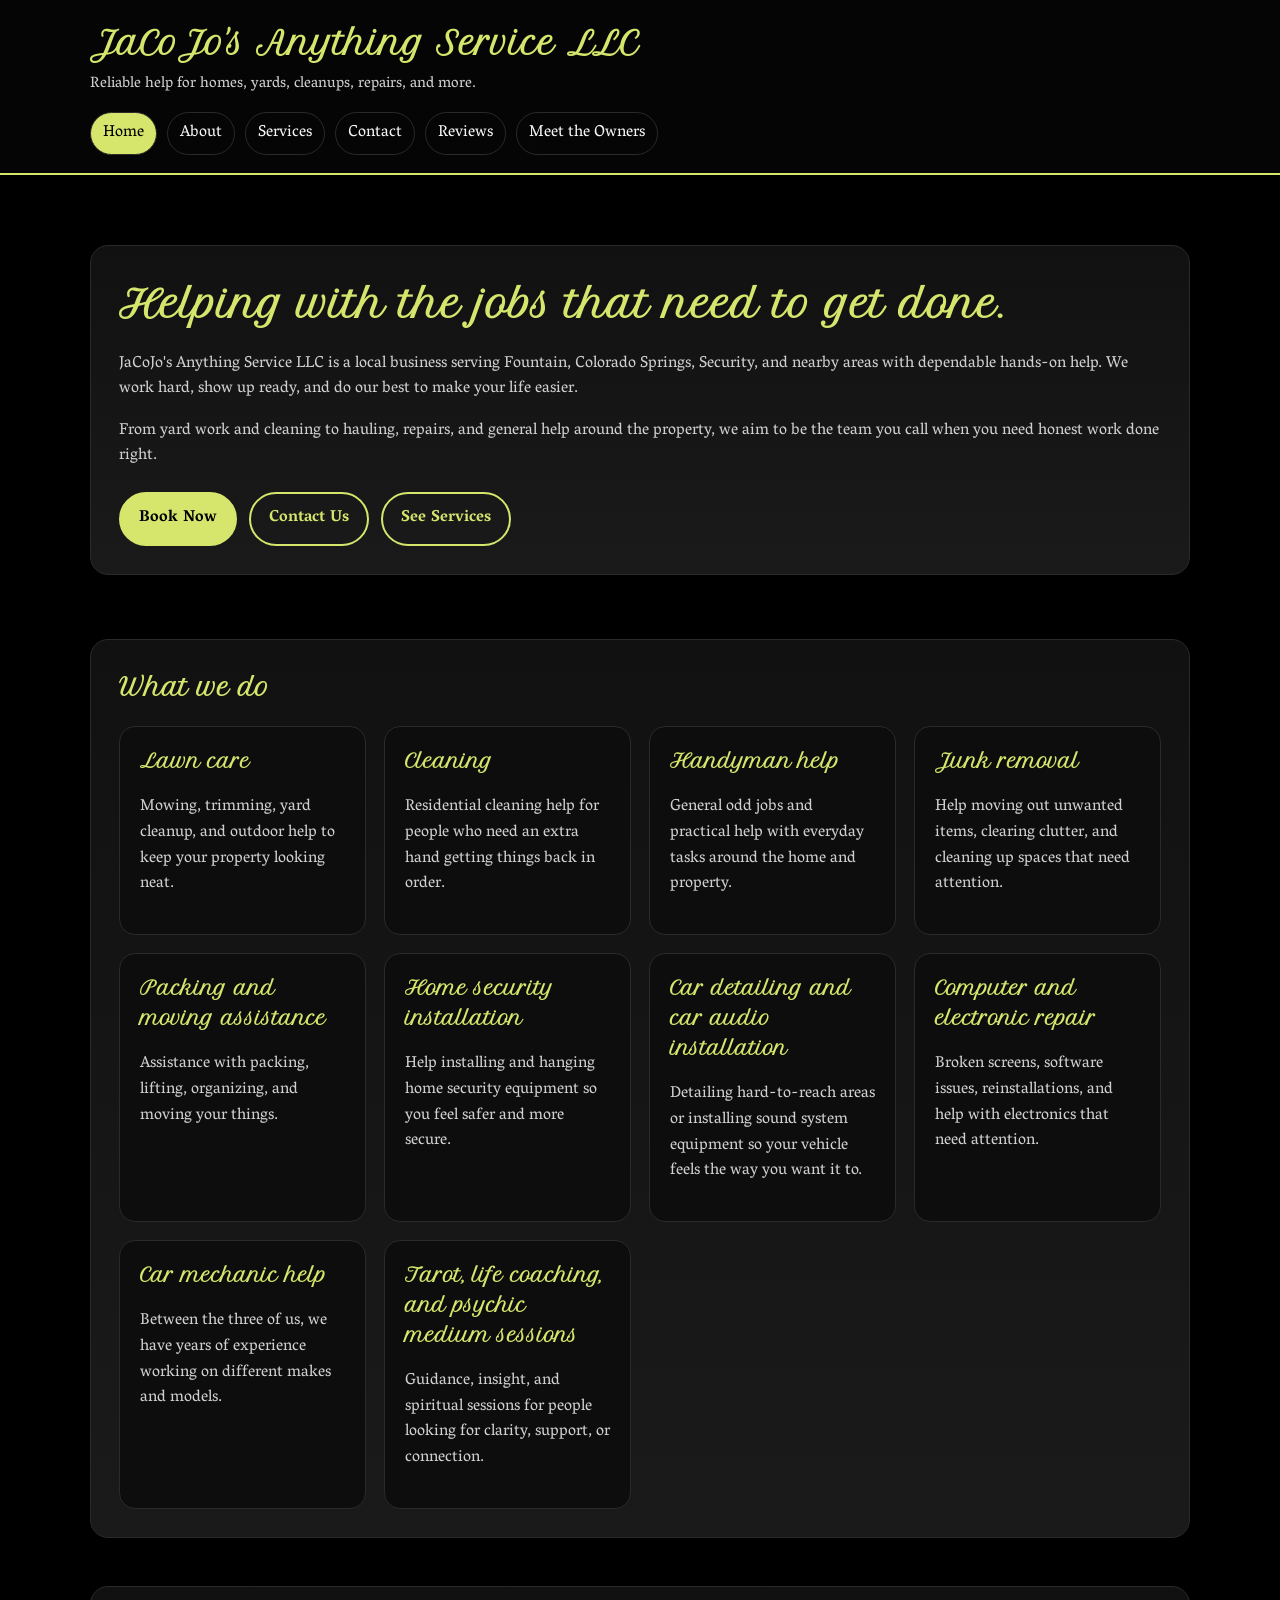
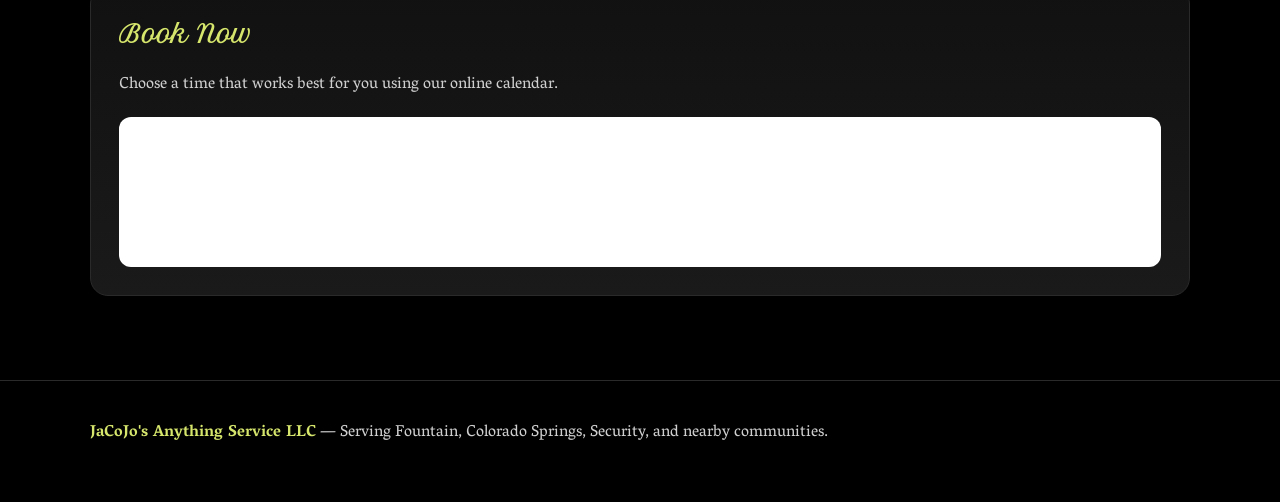
==== commit af609f0e: "Update index.html" ====
--- a/index.html
+++ b/index.html
@@ -4,7 +4,10 @@
   <meta charset="UTF-8">
   <meta name="viewport" content="width=device-width, initial-scale=1.0">
   <title>Home | JaCoJo's Anything Service LLC</title>
-  <meta name="description" content="JaCoJo's Anything Service LLC helps with lawn care, cleaning, handyman work, junk removal, and more in Fountain and nearby Colorado areas.">
+  <meta name="description" content="JaCoJo's Anything Service LLC helps with lawn care, cleaning, handyman work, junk removal, moving help, home security installation, car detailing, electronics repair, and more in Fountain and nearby Colorado areas.">
+  <link rel="preconnect" href="https://fonts.googleapis.com">
+  <link rel="preconnect" href="https://fonts.gstatic.com" crossorigin>
+  <link href="https://fonts.googleapis.com/css2?family=Petit+Formal+Script&family=Vesper+Libre:wght@400;500;700&display=swap" rel="stylesheet">
   <link rel="stylesheet" href="style.css">
 </head>
 <body>
@@ -12,7 +15,7 @@
     <div class="container topbar">
       <div class="brand">
         <h1>JaCoJo's Anything Service LLC</h1>
-        <p>Reliable help for homes, yards, cleanups, and more.</p>
+        <p>Reliable help for homes, yards, cleanups, repairs, and more.</p>
       </div>
       <nav>
         <a href="index.html" class="active">Home</a>
@@ -30,10 +33,11 @@
       <div class="hero-box">
         <h2>Helping with the jobs that need to get done.</h2>
         <p>JaCoJo's Anything Service LLC is a local business serving Fountain, Colorado Springs, Security, and nearby areas with dependable hands-on help. We work hard, show up ready, and do our best to make your life easier.</p>
-        <p>From yard work and cleaning to hauling, odd jobs, and general help around the property, we aim to be the team you call when you need honest work done right.</p>
+        <p>From yard work and cleaning to hauling, repairs, and general help around the property, we aim to be the team you call when you need honest work done right.</p>
         <div class="button-row">
-          <a class="button primary" href="services.html">See Services</a>
+          <a class="button primary" href="#book-now">Book Now</a>
           <a class="button secondary" href="contact.html">Contact Us</a>
+          <a class="button secondary" href="services.html">See Services</a>
         </div>
       </div>
     </section>
@@ -60,27 +64,27 @@
           </div>
           <div class="card">
             <h3>Packing and moving assistance</h3>
-            <p>Assistance with packing or moving your things.</p>
+            <p>Assistance with packing, lifting, organizing, and moving your things.</p>
           </div>
           <div class="card">
             <h3>Home security installation</h3>
-            <p>Hanging and installing your home security system so you feel more secure.</p>
+            <p>Help installing and hanging home security equipment so you feel safer and more secure.</p>
           </div>
           <div class="card">
             <h3>Car detailing and car audio installation</h3>
-            <p>Detailing hard-to-reach areas or installing your sound system so you can listen to music the way you want to.</p>
+            <p>Detailing hard-to-reach areas or installing sound system equipment so your vehicle feels the way you want it to.</p>
           </div>
           <div class="card">
             <h3>Computer and electronic repair</h3>
-            <p>Phone screen broken? Computer software need updating or reinstalling? There isn't an electronic we can't fix.</p>
+            <p>Broken screens, software issues, reinstallations, and help with electronics that need attention.</p>
           </div>
           <div class="card">
-            <h3>Car mechanic</h3>
-            <p>Between the 3 of us, we have over 20 years experience fixing different makes and model vehicles.</p>
+            <h3>Car mechanic help</h3>
+            <p>Between the three of us, we have years of experience working on different makes and models.</p>
           </div>
           <div class="card">
-            <h3>Tarot card readings, life coaching sessions or psychic medium sessions</h3>
-            <p>Want to know what the cards have to say, do you need guidance in your life or are you looking to connect with a friend or relative who has crossed over?</p>
+            <h3>Tarot, life coaching, and psychic medium sessions</h3>
+            <p>Guidance, insight, and spiritual sessions for people looking for clarity, support, or connection.</p>
           </div>
         </div>
       </div>
@@ -102,6 +106,8 @@
   </footer>
 
   <script src="https://link.msgsndr.com/js/form_embed.js" type="text/javascript"></script>
-  <script src="https://widgets.leadconnectorhq.com/loader.js" data-resources-url="https://widgets.leadconnectorhq.com/chat-widget/loader.js" data-widget-id="6a44f9946e972e21b6ac5c0b"></script>
+  <script src="https://widgets.leadconnectorhq.com/loader.js"
+    data-resources-url="https://widgets.leadconnectorhq.com/chat-widget/loader.js"
+    data-widget-id="6a44f9946e972e21b6ac5c0b"></script>
 </body>
 </html>
